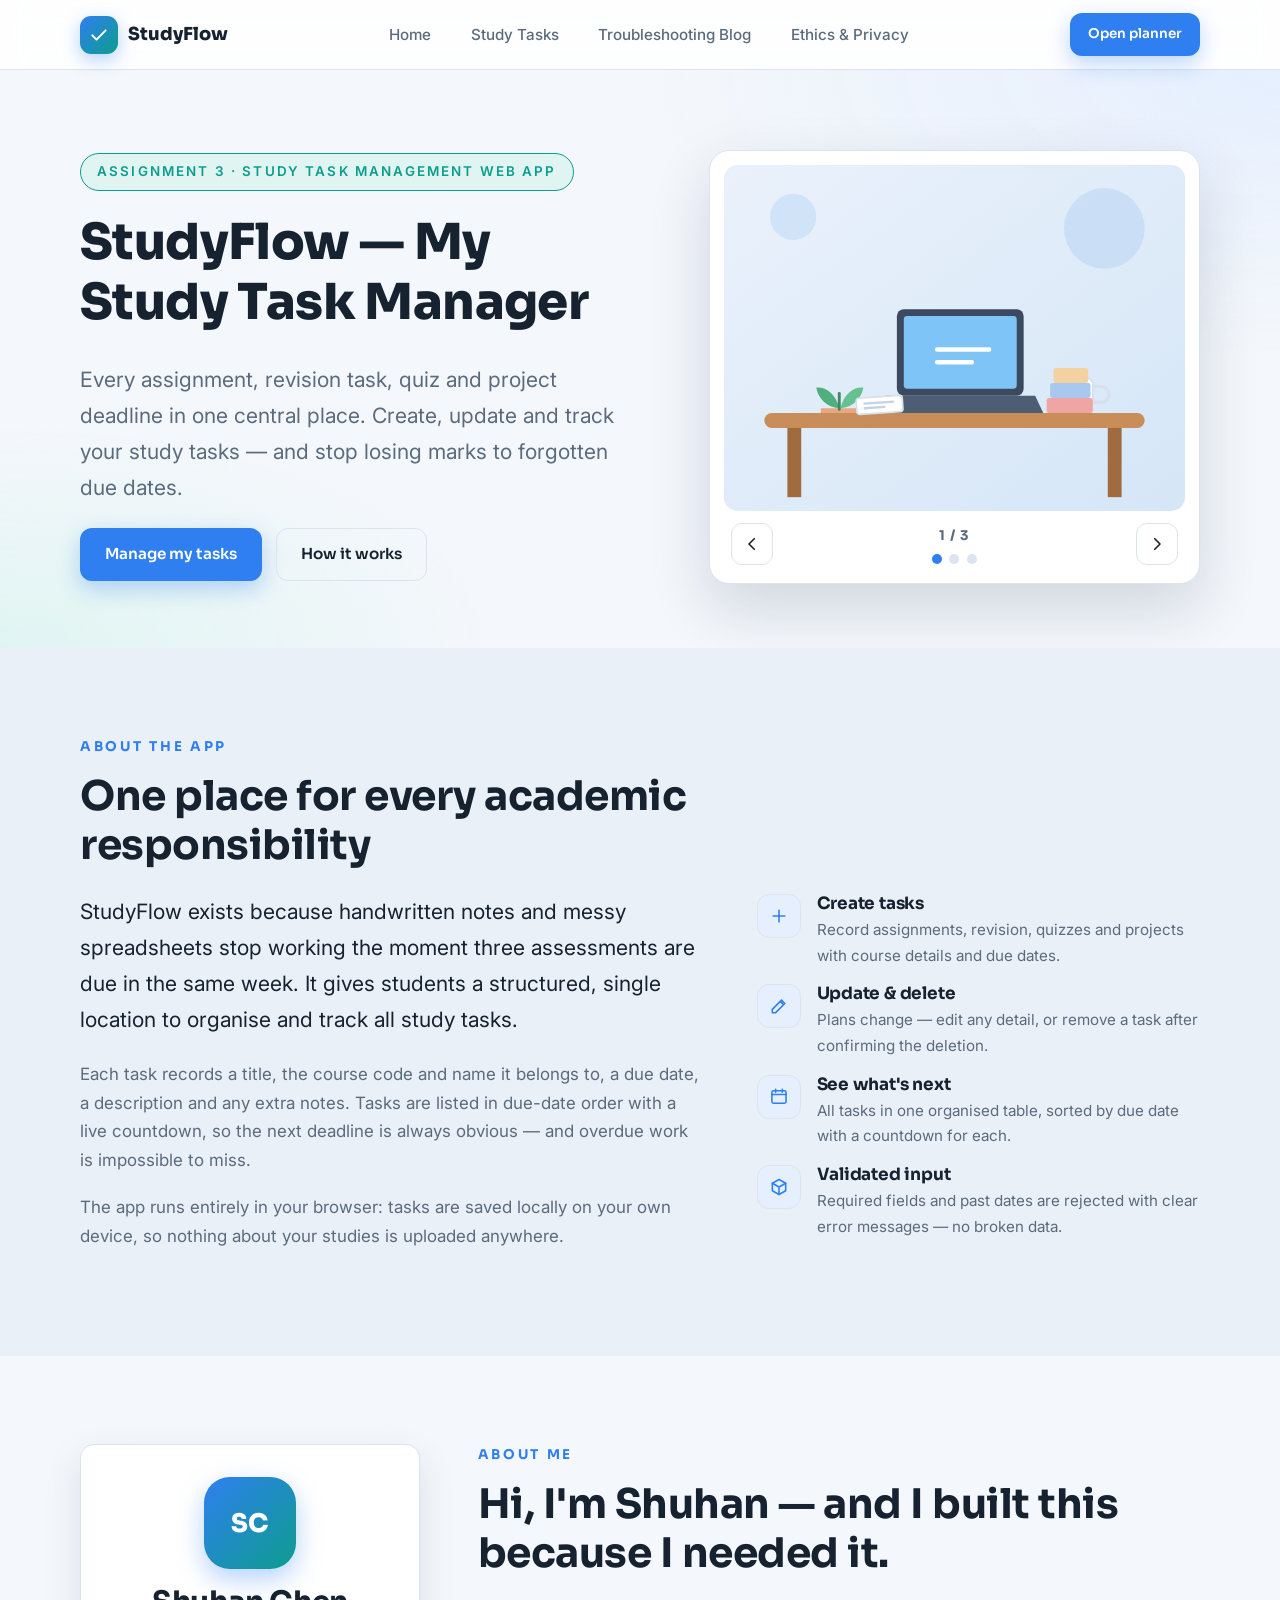
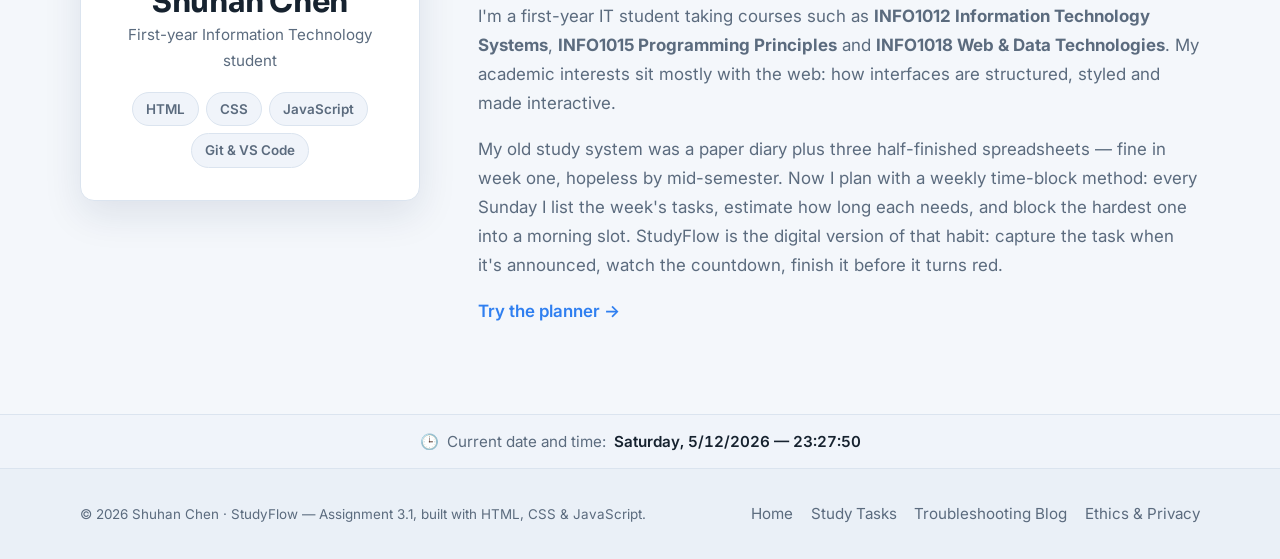
==== html/index.html @ 0404ff4c "refactor: move pages into html/ folder and improve form accessibility - relocate the four applicatio" ====
<!DOCTYPE html>
<html lang="en">
<head>
  <meta charset="UTF-8" />
  <meta name="viewport" content="width=device-width, initial-scale=1.0" />
  <title>StudyFlow — My Study Task Manager</title>
  <meta name="description" content="StudyFlow is a study task management web application that helps students create, update, delete and track academic tasks in one organised place." />
  <meta name="author" content="Shuhan Chen" />
  <link rel="icon" href="../images/favicon.svg" type="image/svg+xml" />
  <link rel="preconnect" href="https://fonts.googleapis.com" />
  <link rel="preconnect" href="https://fonts.gstatic.com" crossorigin />
  <link href="https://fonts.googleapis.com/css2?family=Sora:wght@400;600;700;800&family=Inter:wght@300;400;500;600&display=swap" rel="stylesheet" />
  <link rel="stylesheet" href="../css/style.css" />
</head>
<body>
  <a class="skip-link" href="#main">Skip to main content</a>

  <header class="site-header">
    <div class="container header-inner">
      <a class="brand" href="index.html" aria-label="StudyFlow home">
        <span class="brand-mark" aria-hidden="true">
          <svg viewBox="0 0 24 24" width="20" height="20" fill="none" stroke="currentColor" stroke-width="2.4" stroke-linecap="round" stroke-linejoin="round"><path d="M4 12.5l5 5L20 6.5"/></svg>
        </span>
        <span class="brand-text">StudyFlow</span>
      </a>

      <nav class="nav" id="primaryNav" aria-label="Primary navigation">
        <ul class="nav-list">
          <li><a href="index.html">Home</a></li>
          <li><a href="tasks.html">Study Tasks</a></li>
          <li><a href="blog.html">Troubleshooting Blog</a></li>
          <li><a href="ethics.html">Ethics &amp; Privacy</a></li>
        </ul>
      </nav>

      <a class="btn btn-primary btn-sm" href="tasks.html">Open planner</a>

      <button class="icon-btn nav-toggle" id="navToggle" type="button" aria-label="Open menu" aria-expanded="false" aria-controls="primaryNav">
        <span class="bar"></span><span class="bar"></span><span class="bar"></span>
      </button>
    </div>
  </header>

  <main id="main">
    <!-- ================= HERO ================= -->
    <section class="hero" aria-labelledby="appTitle">
      <div class="container hero-inner">
        <div class="hero-copy">
          <p class="eyebrow">Assignment 3 · Study task management web app</p>
          <h1 id="appTitle" class="hero-title">StudyFlow — My Study Task Manager</h1>
          <p class="hero-sub">
            Every assignment, revision task, quiz and project deadline in one central place.
            Create, update and track your study tasks — and stop losing marks to forgotten due dates.
          </p>
          <div class="hero-actions">
            <a class="btn btn-primary" href="tasks.html">Manage my tasks</a>
            <a class="btn btn-ghost" href="#about-app">How it works</a>
          </div>
        </div>

        <!-- Image gallery: three study-related images + cycle button -->
        <figure class="gallery" id="gallery" aria-label="Gallery of study related images">
          <div class="gallery-stage">
            <img class="slide is-active" src="../images/study-desk.svg" alt="Illustration of a tidy study desk with a laptop, a coffee cup and a small plant" />
            <img class="slide" src="../images/study-checklist.svg" alt="Illustration of a clipboard checklist with three completed ticks and one pending item" />
            <img class="slide" src="../images/study-graduation.svg" alt="Illustration of a stack of books topped with a graduation cap" />
          </div>

          <figcaption class="gallery-bar">
            <button class="icon-btn" id="prevSlide" type="button" aria-label="Show previous image">
              <svg viewBox="0 0 24 24" width="18" height="18" fill="none" stroke="currentColor" stroke-width="2.2" stroke-linecap="round" stroke-linejoin="round"><path d="M15 5l-7 7 7 7"/></svg>
            </button>

            <div class="gallery-meta">
              <span id="slideCounter" aria-live="polite">1 / 3</span>
              <div class="dots" role="group" aria-label="Choose image">
                <button class="dot is-active" type="button" aria-label="Image 1: study desk"></button>
                <button class="dot" type="button" aria-label="Image 2: study checklist"></button>
                <button class="dot" type="button" aria-label="Image 3: graduation cap"></button>
              </div>
            </div>

            <button class="icon-btn" id="nextSlide" type="button" aria-label="Show next image">
              <svg viewBox="0 0 24 24" width="18" height="18" fill="none" stroke="currentColor" stroke-width="2.2" stroke-linecap="round" stroke-linejoin="round"><path d="M9 5l7 7-7 7"/></svg>
            </button>
          </figcaption>
        </figure>
      </div>
    </section>

    <!-- ================= ABOUT THE APP ================= -->
    <section class="section section-alt" id="about-app" aria-labelledby="aboutAppTitle">
      <div class="container">
        <p class="section-kicker">About the app</p>
        <h2 class="section-title" id="aboutAppTitle">One place for every academic responsibility</h2>

        <div class="split">
          <div>
            <p class="lede">
              StudyFlow exists because handwritten notes and messy spreadsheets stop working the
              moment three assessments are due in the same week. It gives students a structured,
              single location to organise and track all study tasks.
            </p>
            <p class="muted-text">
              Each task records a title, the course code and name it belongs to, a due date, a
              description and any extra notes. Tasks are listed in due-date order with a live
              countdown, so the next deadline is always obvious — and overdue work is impossible
              to miss.
            </p>
            <p class="muted-text">
              The app runs entirely in your browser: tasks are saved locally on your own device,
              so nothing about your studies is uploaded anywhere.
            </p>
          </div>

          <ul class="feature-list">
            <li>
              <span class="feature-icon" aria-hidden="true"><svg viewBox="0 0 24 24" width="20" height="20" fill="none" stroke="currentColor" stroke-width="1.9" stroke-linecap="round" stroke-linejoin="round"><path d="M12 5v14M5 12h14"/></svg></span>
              <div><h3>Create tasks</h3><p>Record assignments, revision, quizzes and projects with course details and due dates.</p></div>
            </li>
            <li>
              <span class="feature-icon" aria-hidden="true"><svg viewBox="0 0 24 24" width="20" height="20" fill="none" stroke="currentColor" stroke-width="1.9" stroke-linecap="round" stroke-linejoin="round"><path d="M4 20h4L19 9l-4-4L4 16v4zM13.5 6.5l4 4"/></svg></span>
              <div><h3>Update &amp; delete</h3><p>Plans change — edit any detail, or remove a task after confirming the deletion.</p></div>
            </li>
            <li>
              <span class="feature-icon" aria-hidden="true"><svg viewBox="0 0 24 24" width="20" height="20" fill="none" stroke="currentColor" stroke-width="1.9" stroke-linecap="round" stroke-linejoin="round"><rect x="3.5" y="4.5" width="17" height="15" rx="2"/><path d="M3.5 9h17M8 2.8v3.4M16 2.8v3.4"/></svg></span>
              <div><h3>See what's next</h3><p>All tasks in one organised table, sorted by due date with a countdown for each.</p></div>
            </li>
            <li>
              <span class="feature-icon" aria-hidden="true"><svg viewBox="0 0 24 24" width="20" height="20" fill="none" stroke="currentColor" stroke-width="1.9" stroke-linecap="round" stroke-linejoin="round"><path d="M12 3l8 4.5v9L12 21l-8-4.5v-9z"/><path d="M12 12l8-4.5M12 12v9M12 12L4 7.5"/></svg></span>
              <div><h3>Validated input</h3><p>Required fields and past dates are rejected with clear error messages — no broken data.</p></div>
            </li>
          </ul>
        </div>
      </div>
    </section>

    <!-- ================= ABOUT ME ================= -->
    <section class="section" id="about-me" aria-labelledby="aboutMeTitle">
      <div class="container split split--reverse">
        <aside class="about-card" aria-label="Profile summary">
          <div class="avatar" aria-hidden="true">SC</div>
          <h3>Shuhan Chen</h3>
          <p class="muted-text small">First-year Information Technology student</p>
          <ul class="chip-list">
            <li class="chip">HTML</li>
            <li class="chip">CSS</li>
            <li class="chip">JavaScript</li>
            <li class="chip">Git &amp; VS Code</li>
          </ul>
        </aside>

        <div>
          <p class="section-kicker">About me</p>
          <h2 class="section-title" id="aboutMeTitle">Hi, I'm Shuhan — and I built this because I needed it.</h2>
          <p class="muted-text">
            I'm a first-year IT student taking courses such as
            <strong>INFO1012 Information Technology Systems</strong>,
            <strong>INFO1015 Programming Principles</strong> and
            <strong>INFO1018 Web &amp; Data Technologies</strong>.
            My academic interests sit mostly with the web: how interfaces are structured,
            styled and made interactive.
          </p>
          <p class="muted-text">
            My old study system was a paper diary plus three half-finished spreadsheets — fine in
            week one, hopeless by mid-semester. Now I plan with a weekly time-block method:
            every Sunday I list the week's tasks, estimate how long each needs, and block the
            hardest one into a morning slot. StudyFlow is the digital version of that habit:
            capture the task when it's announced, watch the countdown, finish it before it turns red.
          </p>
          <a class="text-link" href="tasks.html">Try the planner <span aria-hidden="true">→</span></a>
        </div>
      </div>
    </section>
  </main>

  <div class="clock-bar">
    <div class="container">
      <span aria-hidden="true">🕒</span> Current date and time:
      <time id="clock">Loading…</time>
    </div>
  </div>

  <footer class="site-footer">
    <div class="container footer-inner">
      <p class="footer-copy">© <span id="year">2026</span> Shuhan Chen · StudyFlow — Assignment 3.1, built with HTML, CSS &amp; JavaScript.</p>
      <nav class="footer-nav" aria-label="Footer navigation">
        <a href="index.html">Home</a>
        <a href="tasks.html">Study Tasks</a>
        <a href="blog.html">Troubleshooting Blog</a>
        <a href="ethics.html">Ethics &amp; Privacy</a>
      </nav>
    </div>
  </footer>

  <div class="toast" id="toast" role="status" aria-live="polite"></div>
  <script src="../js/main.js"></script>
  <script src="../js/gallery.js"></script>
</body>
</html>
---- css/style.css ----
/* ==========================================================================
   StudyFlow — My Study Task Manager
   Assignment 3.1 · Hand-written CSS, no frameworks.
   Structure: tokens → base → header → hero/gallery → panels/forms →
              table → modal → blog/code → footer → responsive → print
   ========================================================================== */

/* ---------- 1. Design tokens ---------- */
:root {
  --bg: #f4f7fb;
  --bg-soft: #eaf0f7;
  --surface: #ffffff;
  --surface-2: #f0f4fa;
  --border: #dbe4ef;
  --text: #16222f;
  --text-muted: #5b6b7e;
  --accent: #2f7ff0;
  --accent-dark: #1f63c9;
  --accent-soft: #e5effe;
  --teal: #0d9d8e;
  --teal-soft: #e0f5f2;
  --amber: #b26a00;
  --amber-soft: #fdf0dc;
  --danger: #d24556;
  --danger-soft: #fdeaec;
  --shadow: 0 14px 38px rgba(23, 44, 74, 0.1);
  --shadow-lg: 0 24px 60px rgba(23, 44, 74, 0.16);

  --font-head: "Sora", "Segoe UI", system-ui, sans-serif;
  --font-body: "Inter", "Segoe UI", system-ui, sans-serif;
  --font-mono: "JetBrains Mono", "Cascadia Code", Consolas, monospace;

  --fs-xs: clamp(0.76rem, 0.72rem + 0.2vw, 0.84rem);
  --fs-sm: clamp(0.86rem, 0.82rem + 0.22vw, 0.95rem);
  --fs-base: clamp(0.98rem, 0.94rem + 0.25vw, 1.06rem);
  --fs-lg: clamp(1.14rem, 1.05rem + 0.45vw, 1.32rem);
  --fs-xl: clamp(1.45rem, 1.25rem + 0.9vw, 1.85rem);
  --fs-2xl: clamp(1.85rem, 1.5rem + 1.7vw, 2.55rem);
  --fs-hero: clamp(2.05rem, 1.55rem + 2.6vw, 3.1rem);

  --gap: clamp(1rem, 2.4vw, 1.6rem);
  --radius: 14px;
  --radius-sm: 10px;
  --maxw: 1120px;
  --header-h: 70px;

  --ease: cubic-bezier(0.22, 1, 0.36, 1);
  --t-fast: 150ms var(--ease);
  --t-med: 300ms var(--ease);
}

/* ---------- 2. Base ---------- */
*, *::before, *::after { box-sizing: border-box; }

html { scroll-behavior: smooth; -webkit-text-size-adjust: 100%; }

@media (prefers-reduced-motion: reduce) {
  html { scroll-behavior: auto; }
  *, *::before, *::after { animation-duration: 0.01ms !important; transition-duration: 0.01ms !important; }
}

body {
  margin: 0;
  background: var(--bg);
  color: var(--text);
  font-family: var(--font-body);
  font-size: var(--fs-base);
  line-height: 1.7;
  -webkit-font-smoothing: antialiased;
  overflow-x: hidden;
}

h1, h2, h3, h4 {
  font-family: var(--font-head);
  line-height: 1.2;
  margin: 0 0 0.6em;
  font-weight: 700;
  letter-spacing: -0.012em;
}

p { margin: 0 0 1.05em; }
ul, ol { margin: 0; padding: 0; }
img, svg { max-width: 100%; display: block; }

a { color: var(--accent); text-decoration: none; transition: color var(--t-fast); }
a:hover { color: var(--accent-dark); text-decoration: underline; }

code, kbd {
  font-family: var(--font-mono);
  font-size: 0.88em;
  background: var(--surface-2);
  border: 1px solid var(--border);
  border-radius: 6px;
  padding: 0.08em 0.4em;
}

:focus-visible { outline: 2.5px solid var(--accent); outline-offset: 2px; border-radius: 4px; }
::selection { background: var(--accent); color: #fff; }
[id] { scroll-margin-top: calc(var(--header-h) + 20px); }

.visually-hidden {
  position: absolute; width: 1px; height: 1px;
  margin: -1px; padding: 0; overflow: hidden;
  clip: rect(0 0 0 0); white-space: nowrap; border: 0;
}

/* ---------- 3. Layout primitives ---------- */
.container { width: min(100% - 2.4rem, var(--maxw)); margin-inline: auto; }
.container--narrow { max-width: 840px; }

.section { padding: clamp(3rem, 7vw, 5.5rem) 0; }
.section-tight { padding: clamp(2rem, 4.5vw, 3.6rem) 0; }
.section-alt { background: var(--bg-soft); }

.section-kicker {
  font-family: var(--font-head);
  font-size: var(--fs-xs);
  font-weight: 700;
  text-transform: uppercase;
  letter-spacing: 0.2em;
  color: var(--accent);
  margin-bottom: 0.8rem;
}

.section-title { font-size: var(--fs-2xl); max-width: 26ch; }
.sub-title { font-size: var(--fs-xl); margin-top: 1.9em; }

.split { display: grid; gap: clamp(2rem, 5vw, 3.6rem); grid-template-columns: 1fr; align-items: start; }
.split--reverse { grid-template-columns: 1fr; }
@media (min-width: 900px) {
  .split { grid-template-columns: 1.4fr 1fr; }
  .split--reverse { grid-template-columns: 340px 1fr; }
}

.lede { font-size: var(--fs-lg); }
.muted-text { color: var(--text-muted); }
.small { font-size: var(--fs-sm); }

/* ---------- 4. Header / nav ---------- */
.skip-link {
  position: absolute; left: 1rem; top: -100px; z-index: 200;
  background: var(--accent); color: #fff; font-weight: 600;
  padding: 0.7rem 1.2rem; border-radius: 0 0 10px 10px;
  transition: top var(--t-fast);
}
.skip-link:focus { top: 0; color: #fff; text-decoration: none; }

.site-header {
  position: sticky; top: 0; z-index: 100;
  height: var(--header-h);
  display: flex; align-items: center;
  background: rgba(255, 255, 255, 0.88);
  backdrop-filter: blur(12px);
  -webkit-backdrop-filter: blur(12px);
  border-bottom: 1px solid var(--border);
}

.header-inner { display: flex; align-items: center; justify-content: space-between; gap: var(--gap); }

.brand { display: inline-flex; align-items: center; gap: 0.6rem; font-family: var(--font-head); font-weight: 800; font-size: 1.12rem; color: var(--text); }
.brand:hover { text-decoration: none; }
.brand-mark {
  width: 38px; height: 38px;
  display: grid; place-items: center;
  border-radius: 11px;
  background: linear-gradient(135deg, var(--accent), var(--teal));
  color: #fff;
  box-shadow: 0 6px 18px rgba(47, 127, 240, 0.35);
}

.nav-list { display: flex; gap: clamp(0.3rem, 1.2vw, 1.1rem); list-style: none; }
.nav-list a {
  color: var(--text-muted);
  font-weight: 500;
  font-size: var(--fs-sm);
  padding: 0.5rem 0.75rem;
  border-radius: 8px;
  transition: color var(--t-fast), background var(--t-fast);
}
.nav-list a:hover { color: var(--text); background: var(--surface-2); text-decoration: none; }
.nav-list a.is-active { color: var(--accent); background: var(--accent-soft); }

.icon-btn {
  display: grid; place-items: center;
  width: 42px; height: 42px;
  border-radius: 11px;
  border: 1px solid var(--border);
  background: var(--surface);
  color: var(--text);
  cursor: pointer;
  transition: border-color var(--t-fast), transform var(--t-fast), background var(--t-fast);
}
.icon-btn:hover { border-color: var(--accent); transform: translateY(-2px); }

.nav-toggle { display: none; }
.nav-toggle .bar { width: 18px; height: 2px; margin: 2.5px 0; background: currentColor; border-radius: 2px; transition: transform var(--t-fast), opacity var(--t-fast); }

@media (max-width: 860px) {
  .site-header .btn { display: none; }
  .nav-toggle { display: grid; }
  .nav {
    position: fixed; inset: var(--header-h) 0 auto 0;
    background: var(--surface);
    border-bottom: 1px solid var(--border);
    padding: 1rem 1.5rem 1.4rem;
    transform: translateY(-115%);
    transition: transform var(--t-med);
    z-index: 99;
    box-shadow: var(--shadow-lg);
  }
  .nav.is-open { transform: translateY(0); }
  .nav-list { flex-direction: column; gap: 0.2rem; }
  .nav-list a { display: block; padding: 0.85rem 1rem; font-size: var(--fs-base); }
  .nav-toggle[aria-expanded="true"] .bar:nth-child(1) { transform: translateY(4.5px) rotate(45deg); }
  .nav-toggle[aria-expanded="true"] .bar:nth-child(2) { opacity: 0; }
  .nav-toggle[aria-expanded="true"] .bar:nth-child(3) { transform: translateY(-4.5px) rotate(-45deg); }
}

/* ---------- 5. Buttons ---------- */
.btn {
  display: inline-flex; align-items: center; justify-content: center; gap: 0.5rem;
  font-family: var(--font-head);
  font-weight: 600; font-size: var(--fs-sm);
  padding: 0.8rem 1.5rem;
  border-radius: 12px;
  border: 1.5px solid transparent;
  cursor: pointer;
  transition: transform var(--t-fast), box-shadow var(--t-fast), background var(--t-fast), border-color var(--t-fast), color var(--t-fast);
}
.btn:hover { text-decoration: none; }
.btn-primary { background: var(--accent); color: #fff; box-shadow: 0 8px 22px rgba(47, 127, 240, 0.32); }
.btn-primary:hover { background: var(--accent-dark); color: #fff; transform: translateY(-2px); }
.btn-ghost { background: transparent; color: var(--text); border-color: var(--border); }
.btn-ghost:hover { border-color: var(--accent); color: var(--accent); transform: translateY(-2px); }
.btn-danger { background: var(--danger); color: #fff; }
.btn-danger:hover { background: #b93a4a; color: #fff; transform: translateY(-2px); }
.btn-sm { padding: 0.55rem 1.05rem; font-size: var(--fs-xs); }
.btn-block { width: 100%; }

.text-link { font-weight: 600; }
.text-link span { display: inline-block; transition: transform var(--t-fast); }
.text-link:hover span { transform: translateX(4px); }

/* ---------- 6. Hero ---------- */
.hero { padding: clamp(3rem, 7vw, 5rem) 0 clamp(2.5rem, 5vw, 4rem); overflow: hidden; background:
  radial-gradient(90% 90% at 100% 0%, var(--accent-soft) 0%, transparent 55%),
  radial-gradient(70% 70% at 0% 100%, var(--teal-soft) 0%, transparent 55%),
  var(--bg); }

.hero-inner { display: grid; gap: clamp(2.4rem, 5vw, 4rem); grid-template-columns: 1fr; align-items: center; }
@media (min-width: 940px) { .hero-inner { grid-template-columns: 1.15fr 1fr; } }

.eyebrow {
  display: inline-block;
  font-size: var(--fs-xs); font-weight: 600;
  text-transform: uppercase; letter-spacing: 0.16em;
  color: var(--teal);
  border: 1px solid var(--teal);
  border-radius: 999px;
  padding: 0.4rem 1rem;
  background: var(--teal-soft);
  margin-bottom: 1.4rem;
}

.hero-title { font-size: var(--fs-hero); font-weight: 800; }
.hero-sub { font-size: var(--fs-lg); color: var(--text-muted); max-width: 54ch; }
.hero-actions { display: flex; flex-wrap: wrap; gap: 0.9rem; }

/* ---------- 7. Gallery (3 images + cycle) ---------- */
.gallery {
  margin: 0;
  background: var(--surface);
  border: 1px solid var(--border);
  border-radius: calc(var(--radius) + 6px);
  padding: 0.9rem;
  box-shadow: var(--shadow-lg);
}

.gallery-stage {
  position: relative;
  aspect-ratio: 4 / 3;
  border-radius: var(--radius);
  overflow: hidden;
  background: var(--surface-2);
}

.slide {
  position: absolute; inset: 0;
  width: 100%; height: 100%;
  object-fit: cover;
  opacity: 0;
  transform: scale(1.04);
  transition: opacity 0.5s var(--ease), transform 0.6s var(--ease);
}
.slide.is-active { opacity: 1; transform: scale(1); }

.gallery-bar {
  display: flex; align-items: center; justify-content: space-between; gap: 0.8rem;
  padding: 0.8rem 0.4rem 0.2rem;
}
.gallery-meta { display: grid; justify-items: center; gap: 0.35rem; }
#slideCounter { font-family: var(--font-head); font-size: var(--fs-xs); font-weight: 700; color: var(--text-muted); letter-spacing: 0.08em; }

.dots { display: flex; gap: 0.45rem; }
.dot {
  width: 10px; height: 10px;
  border-radius: 50%;
  border: none;
  padding: 0;
  background: var(--border);
  cursor: pointer;
  transition: background var(--t-fast), transform var(--t-fast);
}
.dot:hover { transform: scale(1.25); }
.dot.is-active { background: var(--accent); }

/* ---------- 8. Feature list & about card ---------- */
.feature-list { list-style: none; display: grid; gap: 1rem; }
.feature-list li { display: flex; gap: 0.95rem; align-items: flex-start; }
.feature-icon {
  flex: none;
  width: 44px; height: 44px;
  display: grid; place-items: center;
  border-radius: 12px;
  background: var(--accent-soft);
  color: var(--accent);
  border: 1px solid var(--border);
}
.feature-list h3 { font-size: var(--fs-base); margin-bottom: 0.15rem; }
.feature-list p { margin: 0; color: var(--text-muted); font-size: var(--fs-sm); }

.about-card {
  background: var(--surface);
  border: 1px solid var(--border);
  border-radius: var(--radius);
  padding: 2rem;
  text-align: center;
  box-shadow: var(--shadow);
}
.about-card h3 { font-size: var(--fs-xl); margin-bottom: 0.1rem; }
.avatar {
  width: 92px; height: 92px;
  margin: 0 auto 1rem;
  border-radius: 28%;
  display: grid; place-items: center;
  font-family: var(--font-head); font-size: 1.6rem; font-weight: 800;
  color: #fff;
  background: linear-gradient(135deg, var(--accent), var(--teal));
  box-shadow: 0 10px 26px rgba(47, 127, 240, 0.35);
}
.chip-list { list-style: none; display: flex; flex-wrap: wrap; gap: 0.45rem; justify-content: center; margin: 1.1rem 0 0; }
.chip {
  font-size: var(--fs-xs); font-weight: 600;
  padding: 0.3rem 0.8rem;
  border-radius: 999px;
  border: 1px solid var(--border);
  background: var(--surface-2);
  color: var(--text-muted);
}

/* ---------- 9. Page head (subpages) ---------- */
.page-head {
  padding: clamp(2.6rem, 6vw, 4.6rem) 0 clamp(1.6rem, 3.5vw, 2.4rem);
  background:
    radial-gradient(80% 100% at 100% 0%, var(--accent-soft) 0%, transparent 55%),
    var(--bg);
}
.page-title { font-size: clamp(1.8rem, 1.3rem + 2.3vw, 2.7rem); max-width: 24ch; }
.page-lede { color: var(--text-muted); font-size: var(--fs-lg); max-width: 64ch; margin-bottom: 0; }

/* ---------- 10. Panels & forms ---------- */
.panel {
  background: var(--surface);
  border: 1px solid var(--border);
  border-radius: var(--radius);
  padding: clamp(1.4rem, 3.2vw, 2.1rem);
  box-shadow: var(--shadow);
}
.panel h2 { font-size: var(--fs-xl); }

.login-card { max-width: 460px; margin: 0 auto; }

.field { display: grid; gap: 0.35rem; margin-bottom: 1rem; }
.field label { font-weight: 600; font-size: var(--fs-sm); }
.req { color: var(--danger); }
.hint-inline { color: var(--text-muted); font-weight: 400; font-size: 0.85em; }

.field input, .field select, .field textarea {
  font-family: var(--font-body);
  font-size: var(--fs-base);
  color: var(--text);
  background: var(--bg);
  border: 1.5px solid var(--border);
  border-radius: 10px;
  padding: 0.7rem 0.95rem;
  width: 100%;
  transition: border-color var(--t-fast), box-shadow var(--t-fast);
}
.field textarea { resize: vertical; min-height: 72px; }
.field input:focus, .field select:focus, .field textarea:focus {
  outline: none;
  border-color: var(--accent);
  box-shadow: 0 0 0 3.5px rgba(47, 127, 240, 0.16);
}
.field input.is-invalid, .field textarea.is-invalid { border-color: var(--danger); }

.field-error { color: var(--danger); font-size: var(--fs-xs); min-height: 1.05em; margin: 0; }

.hint { color: var(--text-muted); font-size: var(--fs-xs); margin: 0.9rem 0 0; text-align: center; }

.login-error {
  color: var(--danger);
  background: var(--danger-soft);
  border: 1px solid var(--danger);
  border-radius: 10px;
  font-size: var(--fs-sm);
  padding: 0.65rem 0.95rem;
  margin: 0 0 1rem;
}
.login-error:empty { display: none; }

.form-panel { margin-bottom: 1.6rem; }
.form-grid { display: grid; grid-template-columns: 1fr; gap: 0 1.2rem; }
@media (min-width: 720px) { .form-grid { grid-template-columns: 1fr 1fr; } }
.field--full { grid-column: 1 / -1; }

.form-actions { display: flex; gap: 0.8rem; flex-wrap: wrap; margin-top: 0.6rem; }

/* ---------- 11. App bar & task table ---------- */
.app-bar {
  display: flex; flex-wrap: wrap; justify-content: space-between; align-items: center; gap: 0.9rem;
  margin-bottom: 1.4rem;
}
.app-bar-note { margin: 0; color: var(--text-muted); font-size: var(--fs-sm); }
.app-bar-actions { display: flex; align-items: center; gap: 0.9rem; }
.task-count {
  font-family: var(--font-head); font-weight: 700; font-size: var(--fs-sm);
  color: var(--accent);
  background: var(--accent-soft);
  border-radius: 999px;
  padding: 0.35rem 1rem;
  margin: 0;
}

.table-panel h2 { margin-bottom: 1rem; }
.h2-note { color: var(--text-muted); font-weight: 400; font-size: 0.6em; }

.table-wrap { overflow-x: auto; }

table { width: 100%; border-collapse: collapse; font-size: var(--fs-sm); }

#taskTable th, #taskTable td {
  text-align: left;
  padding: 0.85rem 1rem;
  border-bottom: 1px solid var(--border);
  vertical-align: top;
}
#taskTable th {
  font-family: var(--font-head);
  font-size: var(--fs-xs);
  text-transform: uppercase;
  letter-spacing: 0.1em;
  color: var(--text-muted);
  background: var(--surface-2);
}
#taskTable tbody tr { transition: background var(--t-fast); }
#taskTable tbody tr:hover { background: var(--surface-2); }

.task-cell-title { font-weight: 600; color: var(--text); }
.task-cell-desc { color: var(--text-muted); font-size: var(--fs-xs); margin-top: 0.2rem; max-width: 42ch; }
.course-code {
  font-family: var(--font-mono);
  font-size: var(--fs-xs);
  font-weight: 600;
  color: var(--accent);
  background: var(--accent-soft);
  border-radius: 6px;
  padding: 0.1rem 0.45rem;
  display: inline-block;
  margin-bottom: 0.25rem;
}
.course-name { display: block; color: var(--text-muted); font-size: var(--fs-xs); }

.due-date { font-variant-numeric: tabular-nums; white-space: nowrap; }

.badge {
  display: inline-block;
  font-size: var(--fs-xs);
  font-weight: 700;
  border-radius: 999px;
  padding: 0.18rem 0.7rem;
  white-space: nowrap;
}
.badge--soon { background: var(--amber-soft); color: var(--amber); }
.badge--later { background: var(--teal-soft); color: var(--teal); }
.badge--overdue { background: var(--danger-soft); color: var(--danger); }
.badge--today { background: var(--accent-soft); color: var(--accent); }

.row-actions { display: flex; gap: 0.45rem; flex-wrap: wrap; }
.action-btn {
  font-family: var(--font-head);
  font-size: var(--fs-xs);
  font-weight: 600;
  padding: 0.4rem 0.85rem;
  border-radius: 8px;
  border: 1.5px solid var(--border);
  background: var(--surface);
  color: var(--text-muted);
  cursor: pointer;
  transition: all var(--t-fast);
}
.action-btn:hover { border-color: var(--accent); color: var(--accent); transform: translateY(-1px); }
.action-btn--danger:hover { border-color: var(--danger); color: var(--danger); }

.empty-state {
  text-align: center;
  color: var(--text-muted);
  padding: 2.6rem 1rem;
  border: 1.5px dashed var(--border);
  border-radius: var(--radius-sm);
  margin-bottom: 0;
}

/* ---------- 12. Modal ---------- */
.modal { position: fixed; inset: 0; z-index: 300; display: grid; place-items: center; padding: 1.2rem; }
.modal[hidden] { display: none; }
.modal-backdrop { position: absolute; inset: 0; background: rgba(10, 20, 34, 0.55); backdrop-filter: blur(4px); -webkit-backdrop-filter: blur(4px); }
.modal-panel {
  position: relative;
  width: min(460px, 100%);
  background: var(--surface);
  border: 1px solid var(--border);
  border-radius: var(--radius);
  padding: 1.8rem;
  box-shadow: var(--shadow-lg);
  animation: modalIn 0.3s var(--ease);
}
@keyframes modalIn {
  from { opacity: 0; transform: translateY(18px) scale(0.97); }
  to { opacity: 1; transform: none; }
}
.modal-panel h2 { font-size: var(--fs-lg); }
.modal-panel p:last-child { margin-bottom: 0; }

/* ---------- 13. Blog: plan table, screenshots, code ---------- */
.error-meta {
  background: var(--surface);
  border: 1px solid var(--border);
  border-left: 4px solid var(--accent);
  border-radius: var(--radius-sm);
  padding: 1rem 1.4rem;
  margin-bottom: 1.6rem;
}
.error-meta p { margin: 0.15rem 0; font-size: var(--fs-sm); }

.plan-table th, .plan-table td {
  text-align: left;
  vertical-align: top;
  padding: 0.9rem 1rem;
  border-bottom: 1px solid var(--border);
  font-size: var(--fs-sm);
}
.plan-table thead th {
  font-family: var(--font-head);
  background: var(--surface-2);
  text-transform: uppercase;
  letter-spacing: 0.08em;
  font-size: var(--fs-xs);
  color: var(--text-muted);
}
.th-note { font-weight: 400; text-transform: none; letter-spacing: 0; font-size: 0.95em; color: var(--text-muted); }
.plan-table tbody th[scope="row"] {
  font-family: var(--font-head);
  font-size: var(--fs-sm);
  color: var(--accent);
  white-space: nowrap;
}
.plan-table td { color: var(--text-muted); }

.shot { margin: 1.6rem 0; }
.shot img {
  width: 100%;
  border: 1px solid var(--border);
  border-radius: var(--radius-sm);
  box-shadow: var(--shadow);
  background: #fff;
}
.shot figcaption { font-size: var(--fs-xs); color: var(--text-muted); margin-top: 0.5rem; padding-left: 0.2rem; }

.code-block {
  background: #101826;
  color: #dbe7f5;
  border-radius: var(--radius-sm);
  padding: 1.2rem 1.4rem;
  overflow-x: auto;
  font-size: 0.85rem;
  line-height: 1.65;
  margin: 1.2rem 0 1.6rem;
  border: 1px solid #223146;
}
.code-block code { background: none; border: none; padding: 0; color: inherit; font-size: inherit; }

.takeaways {
  background: var(--teal-soft);
  border: 1px solid var(--teal);
  border-radius: var(--radius);
  padding: 1.5rem 1.8rem;
  margin-top: 2.4rem;
}
.takeaways h2 { color: var(--teal); font-size: var(--fs-lg); }
.takeaways ul { list-style: none; display: grid; gap: 0.55rem; }
.takeaways li { padding-left: 1.5rem; position: relative; color: var(--text-muted); font-size: var(--fs-sm); }
.takeaways li::before { content: "✓"; position: absolute; left: 0; color: var(--teal); font-weight: 700; }

/* ---------- 14. Clock bar, footer, toast ---------- */
.clock-bar {
  background: var(--surface-2);
  border-top: 1px solid var(--border);
  padding: 0.85rem 0;
  font-size: var(--fs-sm);
  color: var(--text-muted);
  text-align: center;
}
.clock-bar .container { display: flex; justify-content: center; gap: 0.5rem; flex-wrap: wrap; }
#clock { font-weight: 600; color: var(--text); font-variant-numeric: tabular-nums; }

.site-footer { background: var(--bg-soft); border-top: 1px solid var(--border); padding: 2rem 0; }
.footer-inner { display: flex; flex-wrap: wrap; justify-content: space-between; align-items: center; gap: 1rem; }
.footer-copy { margin: 0; color: var(--text-muted); font-size: var(--fs-xs); }
.footer-nav { display: flex; flex-wrap: wrap; gap: 1.1rem; }
.footer-nav a { color: var(--text-muted); font-size: var(--fs-sm); }
.footer-nav a:hover { color: var(--accent); }

.toast {
  position: fixed;
  left: 50%; bottom: 1.6rem;
  transform: translate(-50%, 90px);
  z-index: 400;
  background: #16222f;
  color: #fff;
  border: 1px solid var(--teal);
  border-radius: 12px;
  padding: 0.8rem 1.5rem;
  font-size: var(--fs-sm);
  font-weight: 500;
  box-shadow: var(--shadow-lg);
  opacity: 0;
  pointer-events: none;
  transition: transform var(--t-med), opacity var(--t-med);
  max-width: min(92vw, 440px);
  text-align: center;
}
.toast.is-visible { transform: translate(-50%, 0); opacity: 1; }

/* ---------- 15. Print ---------- */
@media print {
  .site-header, .nav-toggle, .clock-bar, .toast, .modal, .hero-actions { display: none !important; }
  body { background: #fff; }
  .panel { box-shadow: none; }
  .section, .page-head { padding: 1rem 0; }
}
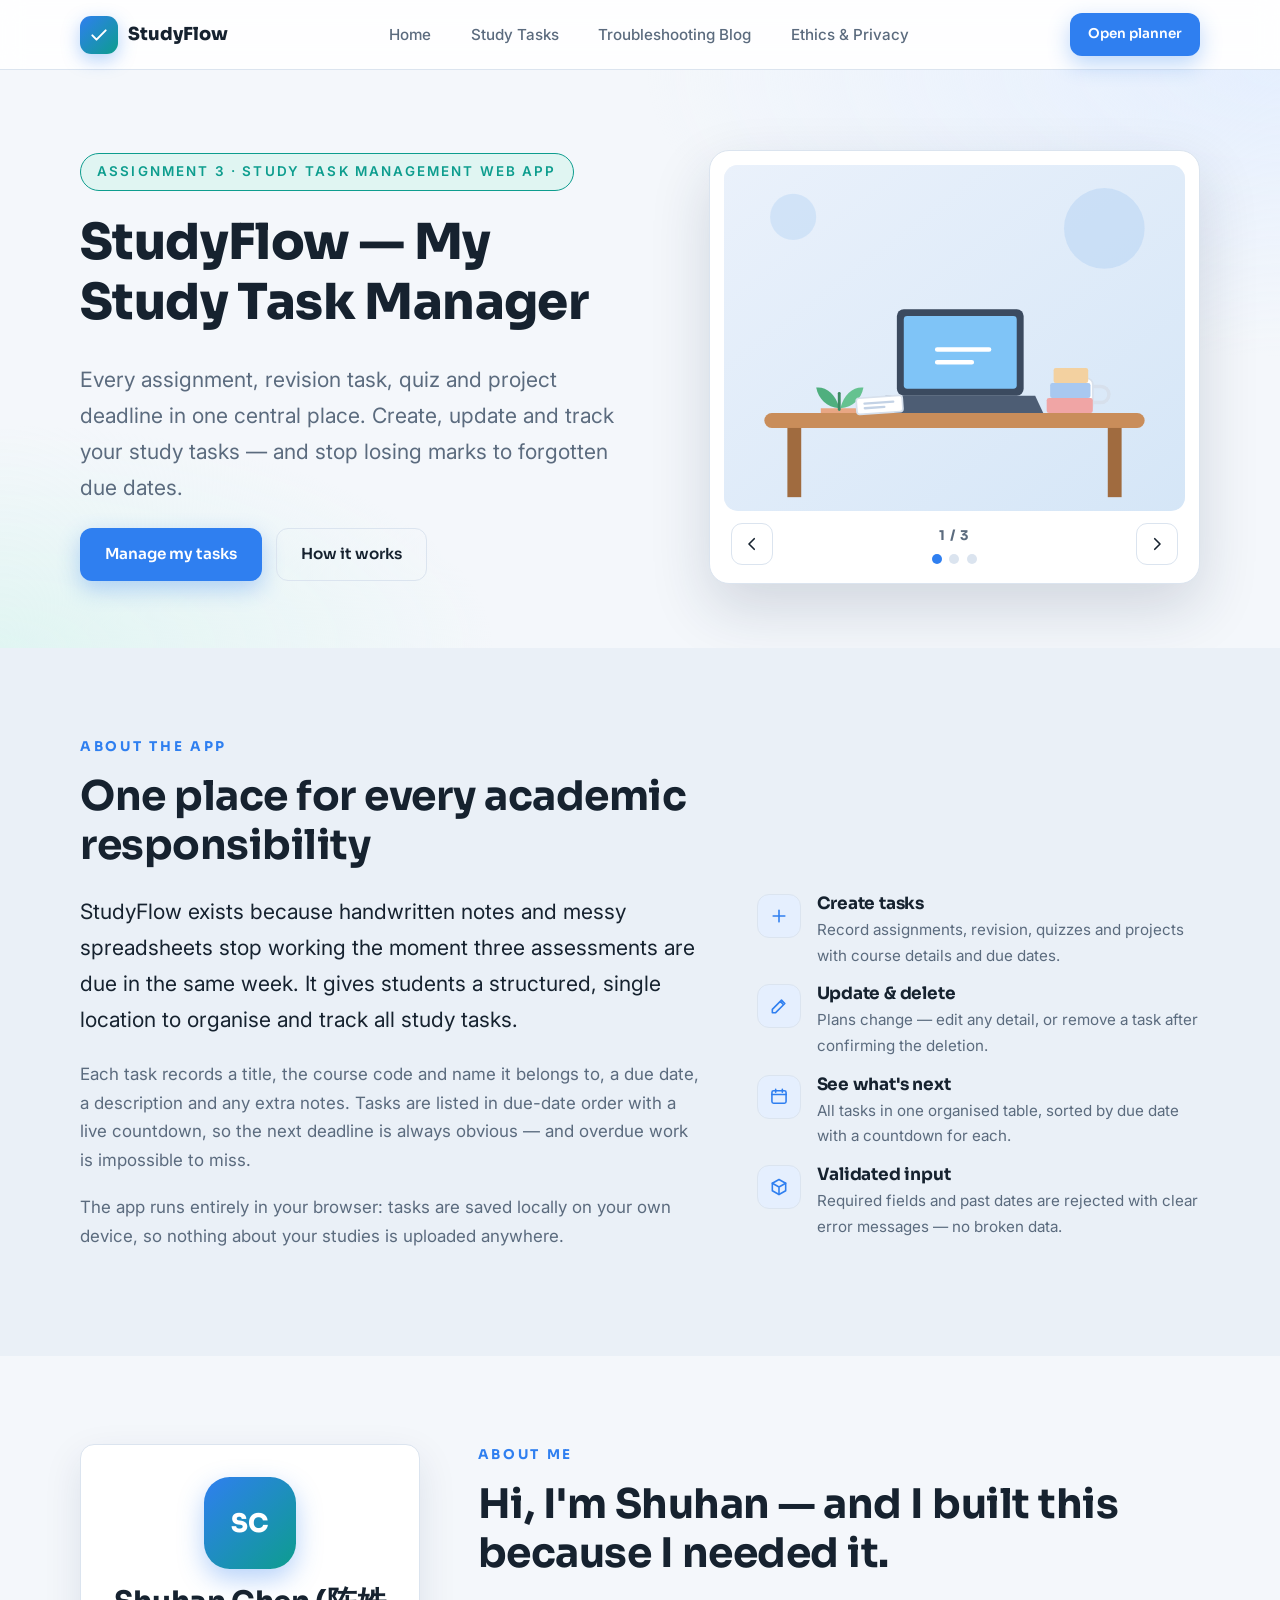
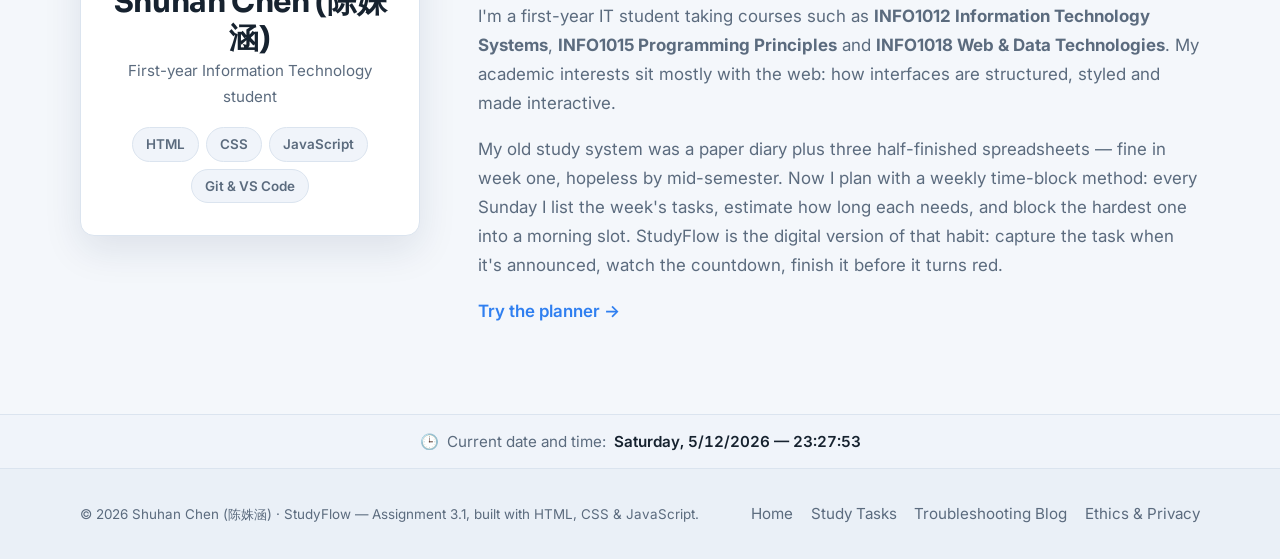
==== commit 7ab41ab1: "docs: record the author's Chinese name across pages, licence and README" ====
--- a/html/index.html
+++ b/html/index.html
@@ -5,7 +5,7 @@
   <meta name="viewport" content="width=device-width, initial-scale=1.0" />
   <title>StudyFlow — My Study Task Manager</title>
   <meta name="description" content="StudyFlow is a study task management web application that helps students create, update, delete and track academic tasks in one organised place." />
-  <meta name="author" content="Shuhan Chen" />
+  <meta name="author" content="Shuhan Chen (陈姝涵)" />
   <link rel="icon" href="../images/favicon.svg" type="image/svg+xml" />
   <link rel="preconnect" href="https://fonts.googleapis.com" />
   <link rel="preconnect" href="https://fonts.gstatic.com" crossorigin />
@@ -140,7 +140,7 @@
       <div class="container split split--reverse">
         <aside class="about-card" aria-label="Profile summary">
           <div class="avatar" aria-hidden="true">SC</div>
-          <h3>Shuhan Chen</h3>
+          <h3>Shuhan Chen (陈姝涵)</h3>
           <p class="muted-text small">First-year Information Technology student</p>
           <ul class="chip-list">
             <li class="chip">HTML</li>
@@ -183,7 +183,7 @@
 
   <footer class="site-footer">
     <div class="container footer-inner">
-      <p class="footer-copy">© <span id="year">2026</span> Shuhan Chen · StudyFlow — Assignment 3.1, built with HTML, CSS &amp; JavaScript.</p>
+      <p class="footer-copy">© <span id="year">2026</span> Shuhan Chen (陈姝涵) · StudyFlow — Assignment 3.1, built with HTML, CSS &amp; JavaScript.</p>
       <nav class="footer-nav" aria-label="Footer navigation">
         <a href="index.html">Home</a>
         <a href="tasks.html">Study Tasks</a>
